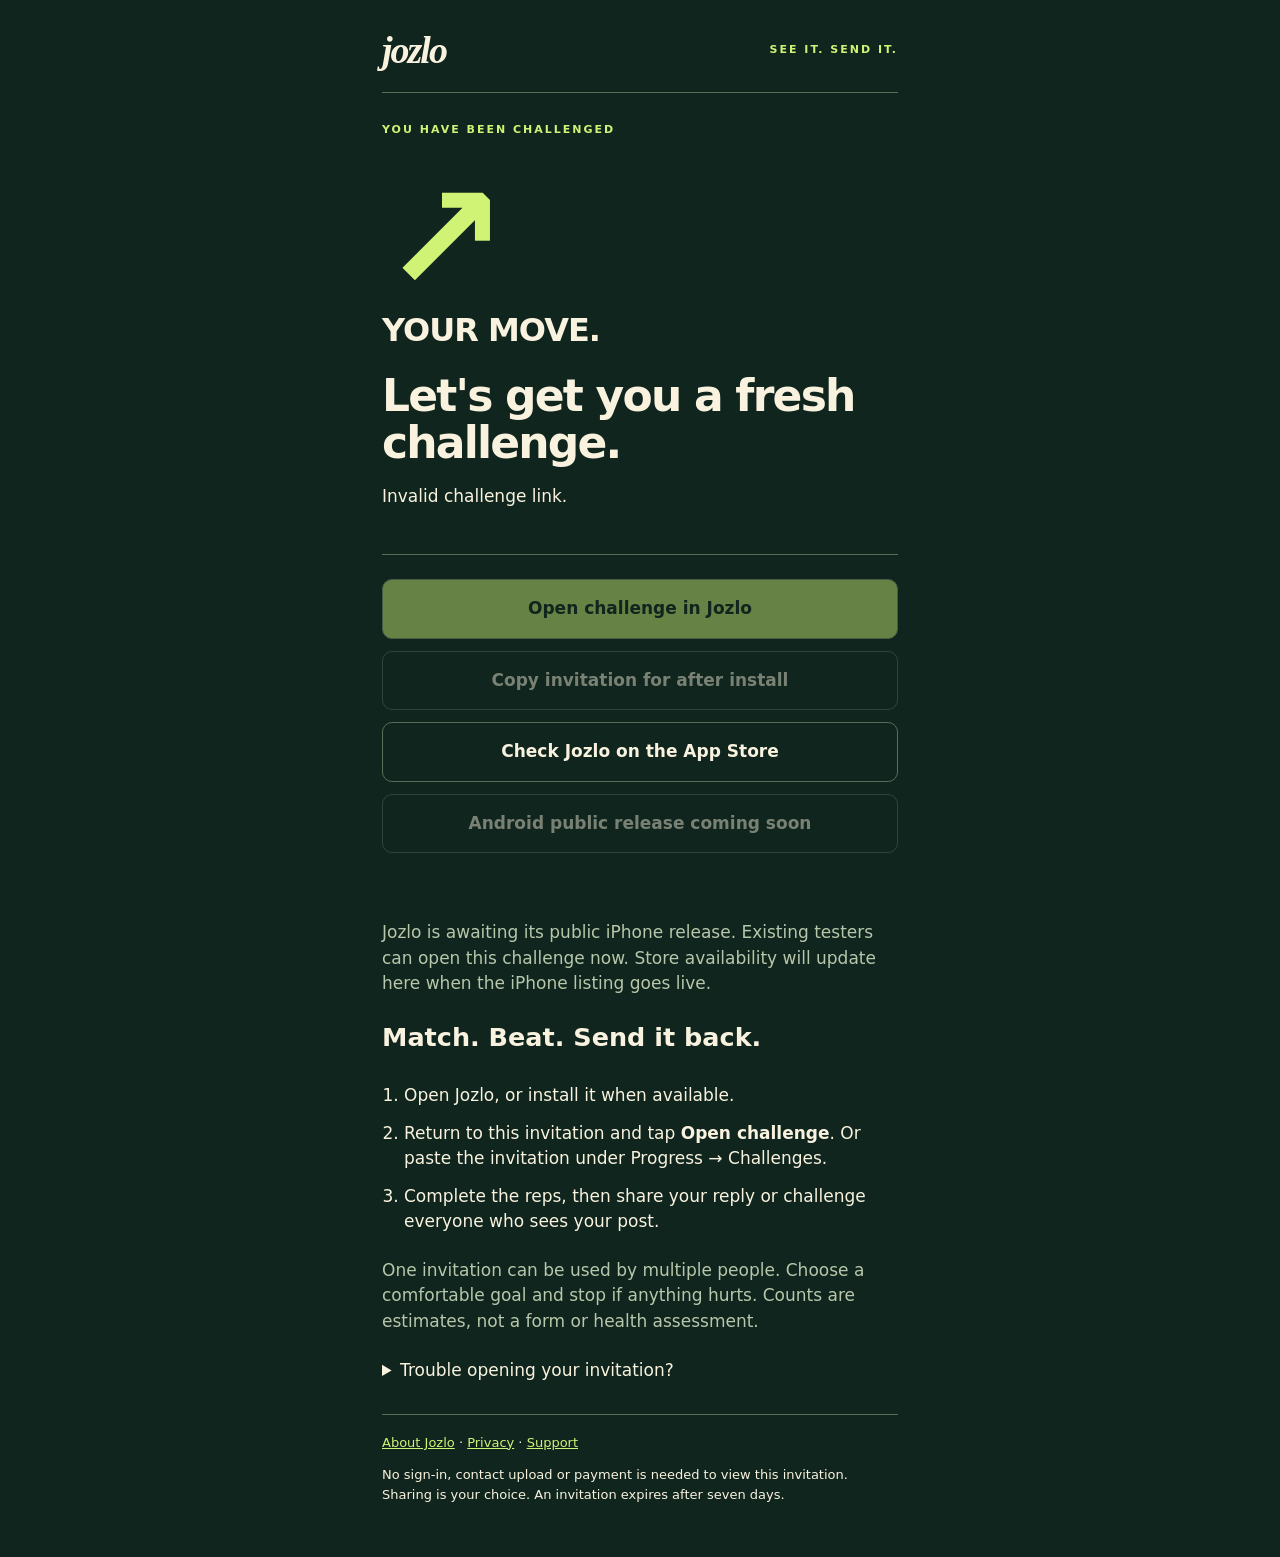
==== challenge.html @ 16ed53ec "Add branded exercise challenge invitations and app-opening links" ====
<!doctype html>
<html lang="en"><head><meta charset="utf-8"><meta name="viewport" content="width=device-width,initial-scale=1"><meta name="theme-color" content="#10251d">
<title>Your move — Jozlo challenge</title><meta name="description" content="See it. Send it. Match your friend's exercise challenge or beat it and send one back with Jozlo.">
<meta property="og:title" content="Your move. A Jozlo challenge."><meta property="og:description" content="See it. Send it. Match the reps, beat them, and challenge back.">
<meta property="og:type" content="website"><meta property="og:image" content="https://earnit-info.onrender.com/challenge-card.png"><meta name="twitter:card" content="summary_large_image">
<style>
*{box-sizing:border-box}body{margin:0;background:#10251d;color:#f8f2df;font:17px/1.5 system-ui,sans-serif}main{max-width:560px;margin:auto;padding:28px 22px 40px}header{display:flex;justify-content:space-between;align-items:center;border-bottom:1px solid #547058;padding-bottom:20px}.brand{font:italic bold 38px Georgia,serif;letter-spacing:-2px}small,.muted{color:#b7c7ab}.tag{font-size:11px;letter-spacing:2px;color:#d0f376;font-weight:800}h1{font-size:clamp(30px,8vw,44px);line-height:1.08;letter-spacing:-1.8px;margin:24px 0 14px}#count{font-size:clamp(92px,28vw,150px);font-weight:850;line-height:1;color:#d0f376;letter-spacing:-8px;margin:24px 0 0;overflow-wrap:anywhere}#exercise{font-size:32px;line-height:1.1;font-weight:800;text-transform:uppercase;letter-spacing:-1px;margin-bottom:20px}.card{border-bottom:1px solid #547058;padding:18px 0 28px}.actions{display:grid;gap:12px;margin:24px 0}.button,button{border:1px solid #8da274;background:#d0f376;color:#10251d;font:inherit;font-weight:800;text-align:center;padding:16px 18px;border-radius:10px;text-decoration:none;cursor:pointer;min-height:54px;display:block;width:100%}.secondary{background:transparent;color:#f8f2df;border-color:#547058}button:disabled{opacity:.45;cursor:default}a{color:#d0f376}#notice{min-height:26px;font-size:15px;color:#d0f376}details{margin-top:24px}textarea{width:100%;min-height:90px;background:#183226;border:1px solid #547058;color:#f8f2df;padding:12px;border-radius:8px;margin:12px 0}ol{padding-left:22px}li{padding:6px 0}footer{border-top:1px solid #547058;margin-top:30px;padding-top:18px;font-size:13px}button:focus-visible,a:focus-visible,summary:focus-visible{outline:3px solid #f2b36b;outline-offset:4px}
</style></head><body><main><header><span class="brand">jozlo</span><span class="tag">SEE IT. SEND IT.</span></header>
<section class="card"><p class="tag">YOU HAVE BEEN CHALLENGED</p><div id="count">↗</div><div id="exercise">Your move.</div><h1 id="headline">A little effort.<br>A good comeback.</h1><p id="instruction">Open an invitation from a friend to see the exercise and target.</p></section>
<div class="actions"><button id="accept" disabled>Open challenge in Jozlo</button><button id="copy" class="secondary" disabled>Copy invitation for after install</button><a id="iphone" class="button secondary" href="https://apps.apple.com/app/id6819877235" rel="noopener">Check Jozlo on the App Store</a><button id="android" class="secondary" disabled>Android public release coming soon</button></div>
<p id="notice" role="status" aria-live="polite"></p><p id="availability" class="muted">Jozlo is awaiting its public iPhone release. Existing testers can open this challenge now. Store availability will update here when the iPhone listing goes live.</p>
<section><h2>Match. Beat. Send it back.</h2><ol><li>Open Jozlo, or install it when available.</li><li>Return to this invitation and tap <strong>Open challenge</strong>. Or paste the invitation under Progress → Challenges.</li><li>Complete the reps, then share your reply or challenge everyone who sees your post.</li></ol><p class="muted">One invitation can be used by multiple people. Choose a comfortable goal and stop if anything hurts. Counts are estimates, not a form or health assessment.</p></section>
<details><summary>Trouble opening your invitation?</summary><p>Copy the invitation, then in Jozlo open Progress → Challenges → Paste invitation. Installing through a store does not automatically carry the invitation into the app.</p><textarea id="fallback" readonly aria-label="Challenge invitation"></textarea></details>
<footer><a href="/">About Jozlo</a> · <a href="/privacy.html">Privacy</a> · <a href="/support.html">Support</a><p>No sign-in, contact upload or payment is needed to view this invitation. Sharing is your choice. An invitation expires after seven days.</p></footer></main>
<script type="module">
import {challengeCodeFromToken,LINK_TASKS,APP_STORE_URL,PLAY_STORE_URL} from "./challenge-link.mjs";
const labels={pushups:"push-ups",squats:"squats",situps:"sit-ups",jumpingjacks:"jumping jacks",pullups:"pull-ups"};
const $=id=>document.getElementById(id),agent=navigator.userAgent,isAndroid=/Android/i.test(agent);
let code="",iphoneLive=false,playLive=false,timer=null;
function notice(text){$("notice").textContent=text}
async function copy(){try{await navigator.clipboard.writeText(code);notice("Invitation copied. Return here after installing, or paste it in Jozlo.");return true}catch{$("fallback").value=code;$("fallback").focus();$("fallback").select();notice("Copy the selected invitation, then paste it in Jozlo.");return false}}
function fallback(){
 if(document.hidden)return;
 if(isAndroid&&playLive)location.assign(PLAY_STORE_URL);
 else if(!isAndroid&&iphoneLive)location.assign(APP_STORE_URL);
 else notice(isAndroid?"The Android public listing is not available yet. Already testing Jozlo? Open it and paste this invitation.":"Jozlo is not publicly listed yet. Already testing? Open Jozlo and paste your invitation. Check the App Store button for release availability.");
}
function accept(){copy();clearTimeout(timer);timer=setTimeout(fallback,2500);location.href="jozlo://challenge?code="+encodeURIComponent(code)}
document.addEventListener("visibilitychange",()=>{if(document.hidden)clearTimeout(timer)});
$("accept").onclick=accept;$("copy").onclick=copy;
try {
 const token=new URL(location.href).searchParams.get("c");
 code=challengeCodeFromToken(token||"");const [,task,n,date]=code.split(":");const now=Date.now(),created=Number(date),count=Number(n);
 if(!LINK_TASKS.includes(task)||created>now+300000||now-created>7*86400000)throw Error("This invitation expired. Ask your friend to share a fresh challenge.");
 $("count").textContent=n;$("exercise").textContent=labels[task];$("headline").textContent="See "+n+". Send "+n+" back.";$("instruction").textContent="Match "+n+" "+labels[task]+", or do more and challenge back.";
 document.title=n+" "+labels[task]+" — your Jozlo challenge";
 $("fallback").value=code;$("accept").disabled=false;$("copy").disabled=false;
}catch(e){$("headline").textContent="Let's get you a fresh challenge.";$("instruction").textContent=e.message||"Ask your friend for a complete Jozlo invitation.";$("count").textContent="↗"}
fetch("https://itunes.apple.com/lookup?id=6819877235&country=us").then(r=>r.json()).then(data=>{if(data.resultCount>0){iphoneLive=true;$("iphone").textContent="Download Jozlo for iPhone";$("availability").textContent="Jozlo is available for iPhone. Install it, then return here to open your challenge."}}).catch(()=>{});
</script></body></html>
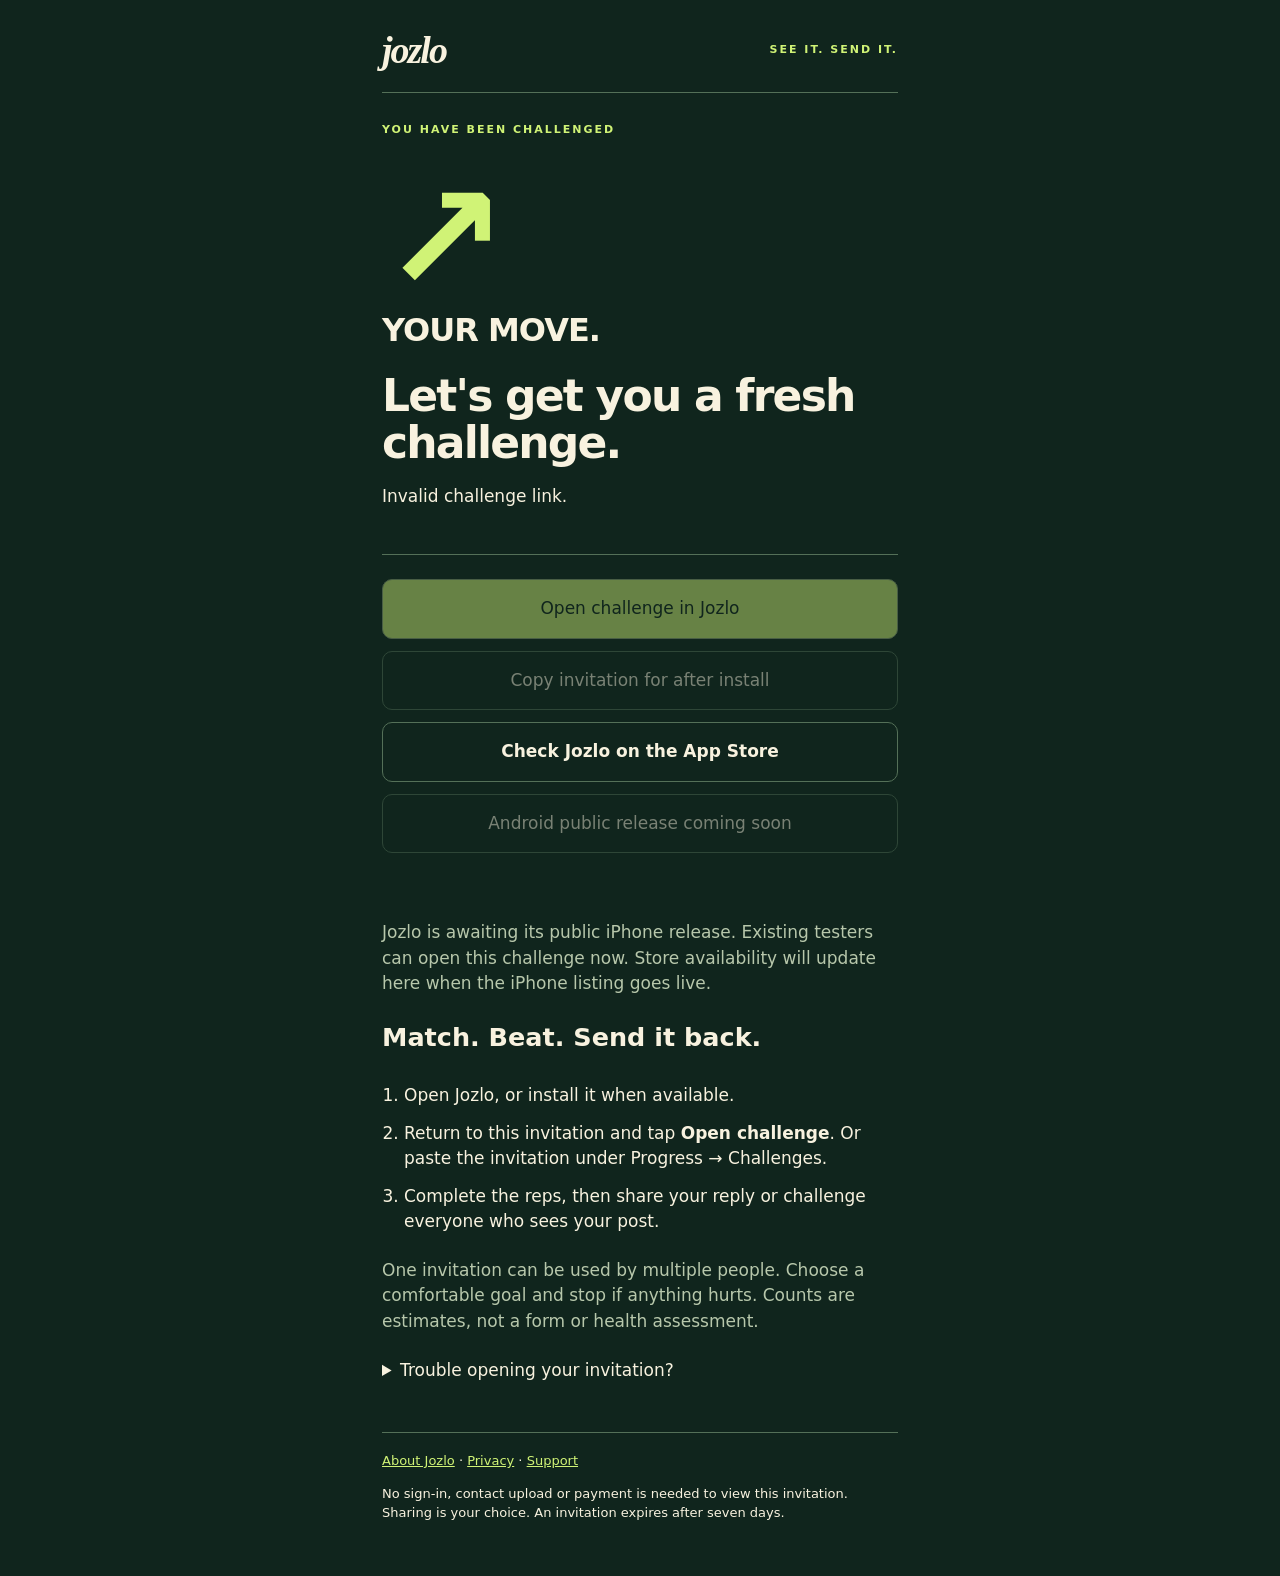
==== commit 9c85fdfa: "Improve responsive layout, text contrast and accessible website controls" ====
--- a/challenge.html
+++ b/challenge.html
@@ -5,7 +5,9 @@
 <meta property="og:type" content="website"><meta property="og:image" content="https://earnit-info.onrender.com/challenge-card.png"><meta name="twitter:card" content="summary_large_image">
 <style>
 *{box-sizing:border-box}body{margin:0;background:#10251d;color:#f8f2df;font:17px/1.5 system-ui,sans-serif}main{max-width:560px;margin:auto;padding:28px 22px 40px}header{display:flex;justify-content:space-between;align-items:center;border-bottom:1px solid #547058;padding-bottom:20px}.brand{font:italic bold 38px Georgia,serif;letter-spacing:-2px}small,.muted{color:#b7c7ab}.tag{font-size:11px;letter-spacing:2px;color:#d0f376;font-weight:800}h1{font-size:clamp(30px,8vw,44px);line-height:1.08;letter-spacing:-1.8px;margin:24px 0 14px}#count{font-size:clamp(92px,28vw,150px);font-weight:850;line-height:1;color:#d0f376;letter-spacing:-8px;margin:24px 0 0;overflow-wrap:anywhere}#exercise{font-size:32px;line-height:1.1;font-weight:800;text-transform:uppercase;letter-spacing:-1px;margin-bottom:20px}.card{border-bottom:1px solid #547058;padding:18px 0 28px}.actions{display:grid;gap:12px;margin:24px 0}.button,button{border:1px solid #8da274;background:#d0f376;color:#10251d;font:inherit;font-weight:800;text-align:center;padding:16px 18px;border-radius:10px;text-decoration:none;cursor:pointer;min-height:54px;display:block;width:100%}.secondary{background:transparent;color:#f8f2df;border-color:#547058}button:disabled{opacity:.45;cursor:default}a{color:#d0f376}#notice{min-height:26px;font-size:15px;color:#d0f376}details{margin-top:24px}textarea{width:100%;min-height:90px;background:#183226;border:1px solid #547058;color:#f8f2df;padding:12px;border-radius:8px;margin:12px 0}ol{padding-left:22px}li{padding:6px 0}footer{border-top:1px solid #547058;margin-top:30px;padding-top:18px;font-size:13px}button:focus-visible,a:focus-visible,summary:focus-visible{outline:3px solid #f2b36b;outline-offset:4px}
-</style></head><body><main><header><span class="brand">jozlo</span><span class="tag">SEE IT. SEND IT.</span></header>
+
+header{flex-wrap:wrap;gap:12px}textarea{border-color:#82977d}textarea::placeholder{color:#c4d1b9;opacity:1}body{color-scheme:dark}a,button{touch-action:manipulation}@media(max-width:360px){main{padding-inline:16px}#exercise{font-size:1.625rem;overflow-wrap:anywhere}}
+</style><meta name="robots" content="noindex,follow"><link rel="stylesheet" href="/assets/accessibility.css"></head><body><a class="skip" href="#main">Skip to content</a><main id="main"><header><span class="brand">jozlo</span><span class="tag">SEE IT. SEND IT.</span></header>
 <section class="card"><p class="tag">YOU HAVE BEEN CHALLENGED</p><div id="count">↗</div><div id="exercise">Your move.</div><h1 id="headline">A little effort.<br>A good comeback.</h1><p id="instruction">Open an invitation from a friend to see the exercise and target.</p></section>
 <div class="actions"><button id="accept" disabled>Open challenge in Jozlo</button><button id="copy" class="secondary" disabled>Copy invitation for after install</button><a id="iphone" class="button secondary" href="https://apps.apple.com/app/id6819877235" rel="noopener">Check Jozlo on the App Store</a><button id="android" class="secondary" disabled>Android public release coming soon</button></div>
 <p id="notice" role="status" aria-live="polite"></p><p id="availability" class="muted">Jozlo is awaiting its public iPhone release. Existing testers can open this challenge now. Store availability will update here when the iPhone listing goes live.</p>
@@ -37,4 +39,4 @@
  $("fallback").value=code;$("accept").disabled=false;$("copy").disabled=false;
 }catch(e){$("headline").textContent="Let's get you a fresh challenge.";$("instruction").textContent=e.message||"Ask your friend for a complete Jozlo invitation.";$("count").textContent="↗"}
 fetch("https://itunes.apple.com/lookup?id=6819877235&country=us").then(r=>r.json()).then(data=>{if(data.resultCount>0){iphoneLive=true;$("iphone").textContent="Download Jozlo for iPhone";$("availability").textContent="Jozlo is available for iPhone. Install it, then return here to open your challenge."}}).catch(()=>{});
-</script></body></html>+</script></body></html>
--- a/assets/accessibility.css
+++ b/assets/accessibility.css
@@ -0,0 +1,24 @@
+/* Shared reflow, input and keyboard affordances on every public page. */
+html { -webkit-text-size-adjust: 100%; scroll-padding-top: 1rem; }
+*, *::before, *::after { box-sizing: border-box; }
+body { min-width: 0; overflow-wrap: break-word; }
+main, section, article, header, footer, nav { min-width: 0; }
+img, video, svg { max-width: 100%; }
+img, video { height: auto; }
+a, button, summary, textarea, input { -webkit-tap-highlight-color: transparent; }
+a, p, li, h1, h2, h3, h4, textarea { overflow-wrap: anywhere; }
+button, input, select, textarea { font: inherit; max-width: 100%; }
+button, [role="button"], summary { min-height: 44px; }
+a:focus-visible, button:focus-visible, summary:focus-visible, textarea:focus-visible, input:focus-visible {
+ outline: 3px solid currentColor; outline-offset: 4px;
+}
+.skip { position: absolute; left: -10000px; top: 8px; }
+.skip:focus { left: 8px; z-index: 10; padding: 10px 16px; color: #153b2e; background: #fff; }
+@media (prefers-reduced-motion: reduce) {
+ html { scroll-behavior: auto !important; }
+ *, *::before, *::after { animation-duration: .01ms !important; transition-duration: .01ms !important; }
+}
+@media (forced-colors: active) {
+ a, button, summary, textarea, input { forced-color-adjust: auto; }
+ .btn, .button, button { border: 1px solid ButtonText; }
+}
